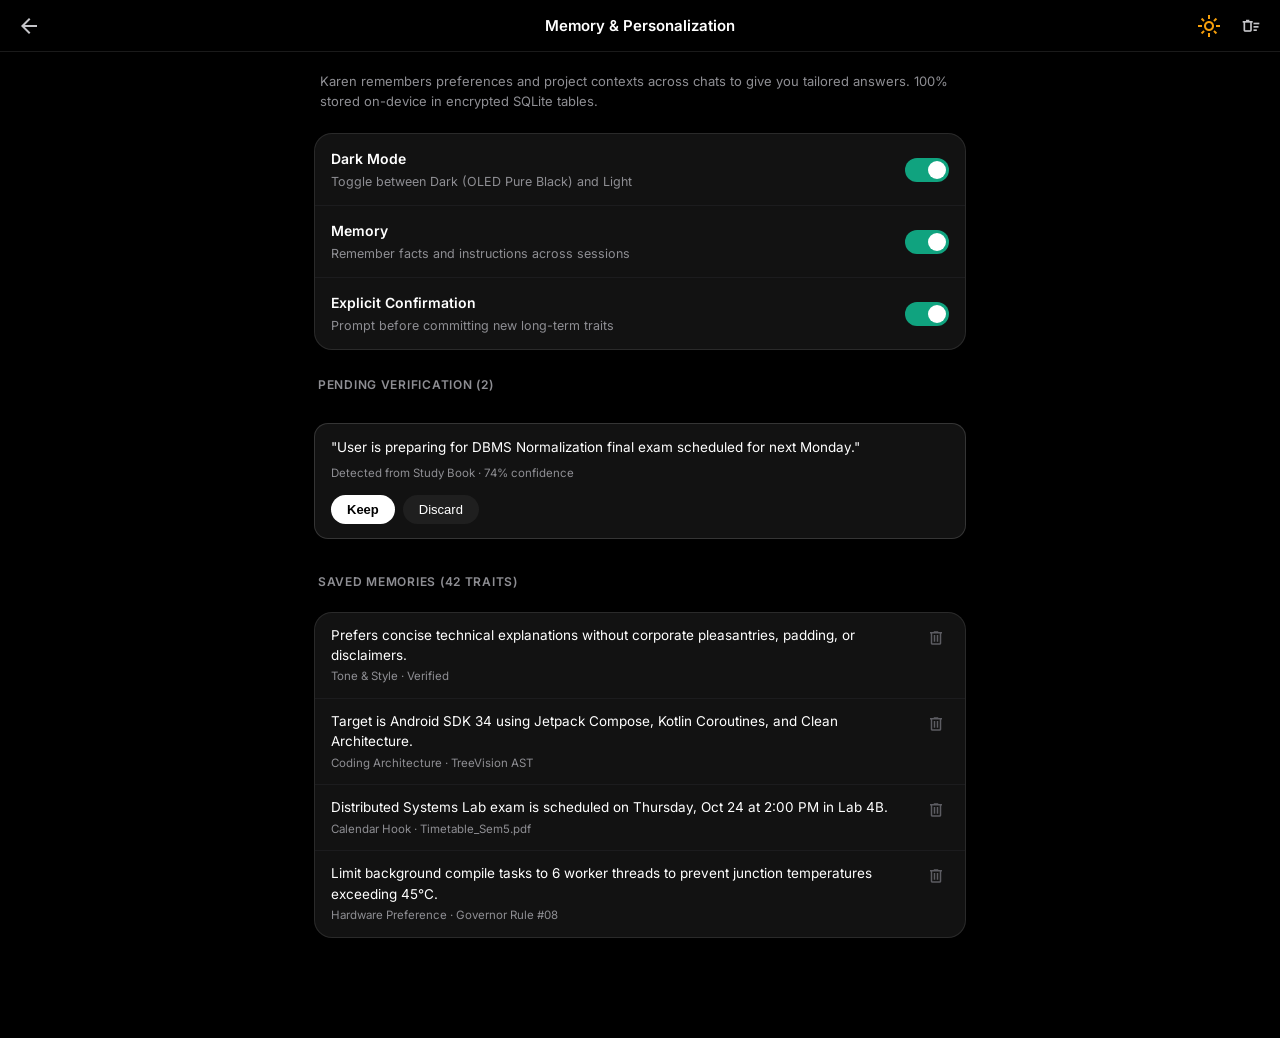
==== webapp/screens/memory.html @ 17088d19 "Karen: offline AI assistant (clean history, source only)" ====
<!DOCTYPE html>
<html lang="en">
<head>
<meta charset="utf-8">
<meta name="viewport" content="width=device-width,initial-scale=1,maximum-scale=1,user-scalable=no">
<title>Karen · Memory &amp; Personalization</title>
<link rel="stylesheet" href="chatgpt-theme.css">
<script src="theme.js"></script>
<script src="live.js"></script>
<style>
.memory-item {
  display: flex;
  align-items: flex-start;
  justify-content: space-between;
  padding: 12px 16px;
  border-bottom: 1px solid var(--border-divider);
  gap: 12px;
}
.memory-item:last-child {
  border-bottom: none;
}
.memory-text {
  font-size: 13.5px;
  line-height: 1.5;
  color: var(--text-primary);
}
.memory-meta {
  font-size: 11.5px;
  color: var(--text-muted);
  margin-top: 3px;
}
.delete-btn {
  background: transparent;
  border: none;
  color: var(--text-dim);
  cursor: pointer;
  padding: 4px;
  border-radius: 4px;
  display: flex;
  align-items: center;
  transition: color 0.15s ease;
}
.delete-btn:hover {
  color: var(--accent-red);
}
</style>
</head>
<body>

<header class="chatgpt-header">
  <div class="header-left">
    <button class="icon-btn" onclick="location.href='chat.html'" aria-label="Back">
      <span class="material-symbols-outlined">arrow_back</span>
    </button>
  </div>
  <div style="font-size:15px;font-weight:600">Memory &amp; Personalization</div>
  <div class="header-right">
    <button class="icon-btn" onclick="toggleTheme()" title="Toggle Dark / Light Mode">
      <span class="material-symbols-outlined theme-toggle-icon">light_mode</span>
    </button>
    <button class="icon-btn" onclick="clearAllMemories()" title="Clear all">
      <span class="material-symbols-outlined" style="font-size:20px">delete_sweep</span>
    </button>
  </div>
</header>

<div class="content-wrapper">

  <div style="padding:4px 6px;color:var(--text-muted);font-size:13px;line-height:1.5">
    Karen remembers preferences and project contexts across chats to give you tailored answers. 100% stored on-device in encrypted SQLite tables.
  </div>

  <!-- Main Toggles -->
  <div class="card-group">
    <div class="card-cell">
      <div class="cell-info">
        <span class="cell-title">Dark Mode</span>
        <span class="cell-subtitle">Toggle between Dark (OLED Pure Black) and Light</span>
      </div>
      <label class="switch">
        <input type="checkbox" class="theme-switch-input" checked onchange="toggleTheme()">
        <span class="slider"></span>
      </label>
    </div>
    <div class="card-cell">
      <div class="cell-info">
        <span class="cell-title">Memory</span>
        <span class="cell-subtitle">Remember facts and instructions across sessions</span>
      </div>
      <label class="switch">
        <input type="checkbox" checked id="memoryToggle">
        <span class="slider"></span>
      </label>
    </div>
    <div class="card-cell">
      <div class="cell-info">
        <span class="cell-title">Explicit Confirmation</span>
        <span class="cell-subtitle">Prompt before committing new long-term traits</span>
      </div>
      <label class="switch">
        <input type="checkbox" checked id="confirmToggle">
        <span class="slider"></span>
      </label>
    </div>
  </div>

  <!-- Pending Approvals -->
  <div class="section-label">Pending Verification (2)</div>
  <div class="action-card">
    <div class="action-card-subtitle" style="color:var(--text-primary);font-size:13.5px">
      "User is preparing for DBMS Normalization final exam scheduled for next Monday."
    </div>
    <div style="font-size:11.5px;color:var(--text-muted)">Detected from Study Book · 74% confidence</div>
    <div class="action-card-buttons">
      <button class="btn-primary" onclick="approvePending(this)">Keep</button>
      <button class="btn-secondary" onclick="this.closest('.action-card').remove()">Discard</button>
    </div>
  </div>

  <!-- Saved Memories List -->
  <div class="section-label">Saved Memories (42 traits)</div>
  <div class="card-group" id="memoryList">
    
    <div class="memory-item">
      <div>
        <div class="memory-text">Prefers concise technical explanations without corporate pleasantries, padding, or disclaimers.</div>
        <div class="memory-meta">Tone &amp; Style · Verified</div>
      </div>
      <button class="delete-btn" onclick="deleteMemory(this)" title="Delete trait">
        <span class="material-symbols-outlined" style="font-size:18px">delete</span>
      </button>
    </div>

    <div class="memory-item">
      <div>
        <div class="memory-text">Target is Android SDK 34 using Jetpack Compose, Kotlin Coroutines, and Clean Architecture.</div>
        <div class="memory-meta">Coding Architecture · TreeVision AST</div>
      </div>
      <button class="delete-btn" onclick="deleteMemory(this)" title="Delete trait">
        <span class="material-symbols-outlined" style="font-size:18px">delete</span>
      </button>
    </div>

    <div class="memory-item">
      <div>
        <div class="memory-text">Distributed Systems Lab exam is scheduled on Thursday, Oct 24 at 2:00 PM in Lab 4B.</div>
        <div class="memory-meta">Calendar Hook · Timetable_Sem5.pdf</div>
      </div>
      <button class="delete-btn" onclick="deleteMemory(this)" title="Delete trait">
        <span class="material-symbols-outlined" style="font-size:18px">delete</span>
      </button>
    </div>

    <div class="memory-item">
      <div>
        <div class="memory-text">Limit background compile tasks to 6 worker threads to prevent junction temperatures exceeding 45°C.</div>
        <div class="memory-meta">Hardware Preference · Governor Rule #08</div>
      </div>
      <button class="delete-btn" onclick="deleteMemory(this)" title="Delete trait">
        <span class="material-symbols-outlined" style="font-size:18px">delete</span>
      </button>
    </div>

  </div>

</div>

<script>
function deleteMemory(btn) {
  const item = btn.closest('.memory-item');
  item.style.opacity = '0';
  item.style.transform = 'translateX(20px)';
  item.style.transition = 'all 0.2s ease';
  setTimeout(() => item.remove(), 200);
}

function clearAllMemories() {
  if (confirm('Clear all stored memories? This cannot be undone.')) {
    document.getElementById('memoryList').innerHTML = '<div style="padding:16px;text-align:center;color:var(--text-muted);font-size:13px">No memories stored.</div>';
  }
}

function approvePending(btn) {
  const card = btn.closest('.action-card');
  card.innerHTML = '<div style="color:var(--accent-green);font-size:13px;display:flex;align-items:center;gap:6px"><span class="material-symbols-outlined">check_circle</span> Added to long-term memory</div>';
  setTimeout(() => card.remove(), 1500);
}
</script>

</body>
</html>
---- webapp/screens/chatgpt-theme.css ----
/* ChatGPT Mobile App Design System with Light, Charcoal & Pure OLED Themes */
@import url('https://fonts.googleapis.com/css2?family=Inter:wght@400;500;600;700&display=swap');
@import url('https://fonts.googleapis.com/css2?family=Material+Symbols+Outlined:opsz,wght,FILL,GRAD@20..48,100..700,0..1,-50..200');

/* Standard Charcoal Dark Mode (#212121) */
:root {
  --bg-app: #212121;
  --bg-header: rgba(33, 33, 33, 0.95);
  --bg-drawer: #171717;
  --bg-surface: #2f2f2f;
  --bg-surface-hover: #383838;
  --bg-surface-active: #404040;
  --bg-composer: #2f2f2f;
  --bg-user-bubble: #2f2f2f;
  --bg-code: #141414;
  --bg-code-header: #1e1e1e;
  
  --text-primary: #ececec;
  --text-secondary: #b4b4b4;
  --text-muted: #8e8ea0;
  --text-dim: #63636e;
  
  --border-subtle: rgba(255, 255, 255, 0.08);
  --border-card: rgba(255, 255, 255, 0.1);
  --border-divider: #2a2a2a;
  
  --shadow-dock: 0 4px 20px rgba(0, 0, 0, 0.4);
  
  --accent-green: #10a37f;
  --accent-green-hover: #1a7f64;
  --accent-blue: #38bdf8;
  --accent-red: #ef4444;
  --accent-purple: #ab68ff;
  
  --radius-full: 9999px;
  --radius-lg: 18px;
  --radius-md: 14px;
  --radius-sm: 8px;
  
  --font-sans: 'Inter', -apple-system, BlinkMacSystemFont, 'Segoe UI', Roboto, Helvetica, Arial, sans-serif;
  --font-mono: 'SF Mono', ui-monospace, Menlo, Monaco, Consolas, 'Liberation Mono', monospace;
}

/* Pure OLED Black Mode (#000000 True Pitch Black for AMOLED / OLED mobile screens) */
[data-theme="oled"], html.oled, body.oled, [data-theme="dark"] {
  --bg-app: #000000;
  --bg-header: rgba(0, 0, 0, 0.92);
  --bg-drawer: #000000;
  --bg-surface: #121212;
  --bg-surface-hover: #1c1c1c;
  --bg-surface-active: #262626;
  --bg-composer: #121212;
  --bg-user-bubble: #1c1c1e;
  --bg-code: #080808;
  --bg-code-header: #141414;
  
  --text-primary: #ffffff;
  --text-secondary: #c4c4c8;
  --text-muted: #8e8e93;
  --text-dim: #5c5c62;
  
  --border-subtle: rgba(255, 255, 255, 0.1);
  --border-card: rgba(255, 255, 255, 0.15);
  --border-divider: #1c1c1e;
  
  --shadow-dock: 0 4px 24px rgba(0, 0, 0, 0.8), 0 0 0 1px rgba(255, 255, 255, 0.08);
}

/* ChatGPT Signature Light Mode (#FFFFFF Clean Minimalist) */
[data-theme="light"], html.light, body.light {
  --bg-app: #ffffff;
  --bg-header: rgba(255, 255, 255, 0.94);
  --bg-drawer: #f9f9f9;
  --bg-surface: #f4f4f4;
  --bg-surface-hover: #eaeaea;
  --bg-surface-active: #dfdfdf;
  --bg-composer: #f4f4f4;
  --bg-user-bubble: #e9e9eb;
  --bg-code: #f6f8fa;
  --bg-code-header: #eaeef2;
  
  --text-primary: #0d0d0d;
  --text-secondary: #4a4a4f;
  --text-muted: #6e6e73;
  --text-dim: #99999f;
  
  --border-subtle: rgba(0, 0, 0, 0.08);
  --border-card: rgba(0, 0, 0, 0.09);
  --border-divider: #e5e5ea;
  
  --shadow-dock: 0 4px 20px rgba(0, 0, 0, 0.08), 0 0 0 1px rgba(0, 0, 0, 0.06);
}

* {
  box-sizing: border-box;
  -webkit-tap-highlight-color: transparent;
}

body {
  margin: 0;
  padding: 0;
  background-color: var(--bg-app);
  color: var(--text-primary);
  font-family: var(--font-sans);
  font-size: 15px;
  line-height: 1.55;
  -webkit-font-smoothing: antialiased;
  -moz-osx-font-smoothing: grayscale;
  overflow-x: hidden;
  min-height: 100vh;
  transition: background-color 0.2s ease, color 0.2s ease;
}

/* Material Symbols alignment */
.material-symbols-outlined {
  font-variation-settings: 'FILL' 0, 'wght' 400, 'GRAD' 0, 'opsz' 24;
  vertical-align: middle;
  line-height: 1;
}

/* Top App Bar */
.chatgpt-header {
  position: sticky;
  top: 0;
  z-index: 40;
  height: 52px;
  background: var(--bg-header);
  backdrop-filter: blur(14px);
  -webkit-backdrop-filter: blur(14px);
  display: grid;
  grid-template-columns: 1fr auto 1fr;
  align-items: center;
  padding: 0 10px;
  border-bottom: 1px solid var(--border-subtle);
  transition: background 0.2s ease, border-color 0.2s ease;
}

.chatgpt-header .header-left {
  display: flex;
  align-items: center;
  justify-content: flex-start;
  gap: 4px;
}

.chatgpt-header .header-center {
  display: flex;
  align-items: center;
  justify-content: center;
}

.chatgpt-header .header-right {
  display: flex;
  align-items: center;
  justify-content: flex-end;
  gap: 4px;
}

.icon-btn {
  background: transparent;
  border: none;
  color: var(--text-secondary);
  width: 38px;
  height: 38px;
  border-radius: 50%;
  display: flex;
  align-items: center;
  justify-content: center;
  cursor: pointer;
  transition: background 0.15s ease, color 0.15s ease, transform 0.1s ease;
  padding: 0;
}

.icon-btn:hover {
  background: var(--bg-surface-hover);
  color: var(--text-primary);
}

.icon-btn:active {
  transform: scale(0.94);
}

/* Model Selector Pill */
.model-selector-pill {
  background: var(--bg-surface);
  border: 1px solid var(--border-subtle);
  color: var(--text-primary);
  border-radius: var(--radius-full);
  padding: 6px 14px;
  font-size: 13.5px;
  font-weight: 600;
  display: flex;
  align-items: center;
  gap: 6px;
  cursor: pointer;
  transition: all 0.15s ease;
  user-select: none;
}

.model-selector-pill:hover {
  background: var(--bg-surface-hover);
}

.model-selector-pill .chevron {
  font-size: 18px;
  color: var(--text-muted);
  transition: transform 0.2s ease;
}

.model-selector-pill.open .chevron {
  transform: rotate(180deg);
}

/* Slide-out Sidebar Drawer */
.drawer-backdrop {
  position: fixed;
  inset: 0;
  background: rgba(0, 0, 0, 0.65);
  backdrop-filter: blur(4px);
  z-index: 100;
  opacity: 0;
  pointer-events: none;
  transition: opacity 0.25s ease;
}

.drawer-backdrop.active {
  opacity: 1;
  pointer-events: auto;
}

.chatgpt-drawer {
  position: fixed;
  top: 0;
  left: 0;
  bottom: 0;
  width: min(320px, 84vw);
  background: var(--bg-drawer);
  z-index: 101;
  transform: translateX(-100%);
  transition: transform 0.28s cubic-bezier(0.16, 1, 0.3, 1), background 0.2s ease;
  display: flex;
  flex-direction: column;
  box-shadow: 4px 0 24px rgba(0, 0, 0, 0.25);
  border-right: 1px solid var(--border-subtle);
}

.chatgpt-drawer.active {
  transform: translateX(0);
}

.drawer-header {
  padding: 16px 14px 12px;
  display: flex;
  flex-direction: column;
  gap: 12px;
  border-bottom: 1px solid var(--border-subtle);
}

.drawer-top-row {
  display: flex;
  justify-content: space-between;
  align-items: center;
}

.drawer-top-row .brand-title {
  font-size: 16px;
  font-weight: 700;
  letter-spacing: -0.01em;
  display: flex;
  align-items: center;
  gap: 8px;
}

.drawer-search {
  display: flex;
  align-items: center;
  background: var(--bg-surface);
  border-radius: var(--radius-full);
  padding: 8px 14px;
  gap: 8px;
  color: var(--text-muted);
}

.drawer-search input {
  background: transparent;
  border: none;
  outline: none;
  color: var(--text-primary);
  font-size: 13.5px;
  width: 100%;
}

.drawer-search input::placeholder {
  color: var(--text-muted);
}

.new-chat-btn {
  display: flex;
  align-items: center;
  gap: 10px;
  background: transparent;
  border: 1px dashed var(--border-card);
  color: var(--text-primary);
  border-radius: var(--radius-full);
  padding: 9px 16px;
  font-size: 13.5px;
  font-weight: 500;
  cursor: pointer;
  transition: background 0.15s ease, border-color 0.15s ease;
  width: 100%;
  justify-content: center;
}

.new-chat-btn:hover {
  background: var(--bg-surface);
  border-color: var(--accent-green);
}

.drawer-content {
  flex: 1;
  overflow-y: auto;
  padding: 12px 8px;
  display: flex;
  flex-direction: column;
  gap: 18px;
}

.drawer-section-title {
  font-size: 11px;
  font-weight: 600;
  text-transform: uppercase;
  letter-spacing: 0.06em;
  color: var(--text-muted);
  padding: 0 10px;
  margin-bottom: 4px;
}

.drawer-nav-item {
  display: flex;
  align-items: center;
  gap: 12px;
  padding: 9px 12px;
  color: var(--text-secondary);
  text-decoration: none;
  border-radius: var(--radius-sm);
  font-size: 13.5px;
  font-weight: 500;
  transition: background 0.15s ease, color 0.15s ease;
  cursor: pointer;
}

.drawer-nav-item:hover {
  background: var(--bg-surface);
  color: var(--text-primary);
}

.drawer-nav-item.active {
  background: var(--bg-surface);
  color: var(--text-primary);
  font-weight: 600;
}

.drawer-nav-item .material-symbols-outlined {
  font-size: 20px;
  color: var(--text-muted);
}

.drawer-nav-item.active .material-symbols-outlined {
  color: var(--accent-green);
}

/* Drawer Theme Box */
.drawer-theme-box {
  background: var(--bg-surface);
  border-radius: var(--radius-md);
  padding: 10px 12px;
  margin: 0 4px;
  display: flex;
  align-items: center;
  justify-content: space-between;
  border: 1px solid var(--border-subtle);
}

.drawer-theme-meta {
  display: flex;
  flex-direction: column;
  gap: 2px;
}

.drawer-theme-title {
  font-size: 13px;
  font-weight: 600;
  color: var(--text-primary);
  display: flex;
  align-items: center;
  gap: 6px;
}

.drawer-theme-sub {
  font-size: 11px;
  color: var(--text-muted);
}

.drawer-footer {
  padding: 12px 14px;
  border-top: 1px solid var(--border-subtle);
  display: flex;
  align-items: center;
  justify-content: space-between;
  background: var(--bg-drawer);
}

.user-profile-pill {
  display: flex;
  align-items: center;
  gap: 10px;
  cursor: pointer;
  padding: 4px 6px;
  border-radius: var(--radius-sm);
  transition: background 0.15s ease;
  flex: 1;
}

.user-profile-pill:hover {
  background: var(--bg-surface);
}

.user-avatar {
  width: 32px;
  height: 32px;
  border-radius: 50%;
  background: #10a37f;
  color: #fff;
  font-weight: 700;
  font-size: 13px;
  display: flex;
  align-items: center;
  justify-content: center;
}

.user-meta {
  display: flex;
  flex-direction: column;
}

.user-name {
  font-size: 13px;
  font-weight: 600;
  color: var(--text-primary);
}

.user-plan {
  font-size: 11px;
  color: var(--text-muted);
}

/* Chat Message Canvas */
.chat-container {
  max-width: 680px;
  margin: 0 auto;
  padding: 16px 14px 85px;
  display: flex;
  flex-direction: column;
  gap: 20px;
}

/* User Message Bubble */
.chat-message-user {
  align-self: flex-end;
  max-width: 82%;
  background: var(--bg-user-bubble);
  color: var(--text-primary);
  padding: 10px 16px;
  border-radius: 20px 20px 4px 20px;
  font-size: 14.5px;
  line-height: 1.5;
  word-break: break-word;
  box-shadow: 0 1px 3px rgba(0, 0, 0, 0.05);
  transition: background 0.2s ease, color 0.2s ease;
}

/* Assistant Message Typography Flow */
.chat-message-assistant {
  align-self: flex-start;
  width: 100%;
  display: flex;
  flex-direction: column;
  gap: 12px;
}

.assistant-avatar-badge {
  display: flex;
  align-items: center;
  gap: 8px;
  margin-bottom: 2px;
}

.karen-spark-logo {
  width: 22px;
  height: 22px;
  border-radius: 50%;
  display: flex;
  align-items: center;
  justify-content: center;
  background: transparent;
  color: var(--accent-green);
}

.assistant-name {
  font-size: 13px;
  font-weight: 600;
  color: var(--text-secondary);
}

.assistant-content {
  font-size: 15px;
  line-height: 1.62;
  color: var(--text-primary);
}

.assistant-content p {
  margin: 0 0 12px 0;
}

.assistant-content p:last-child {
  margin-bottom: 0;
}

/* Reasoning / Thought Accordion (ChatGPT o1/o3 style) */
.thought-box {
  background: rgba(125, 125, 125, 0.06);
  border: 1px solid var(--border-subtle);
  border-radius: var(--radius-md);
  overflow: hidden;
  margin: 6px 0;
  font-size: 13px;
}

.thought-header {
  padding: 8px 12px;
  display: flex;
  align-items: center;
  gap: 8px;
  color: var(--text-muted);
  cursor: pointer;
  user-select: none;
  font-weight: 500;
  transition: background 0.15s ease, color 0.15s ease;
}

.thought-header:hover {
  background: rgba(125, 125, 125, 0.1);
  color: var(--text-secondary);
}

.thought-dot {
  width: 8px;
  height: 8px;
  border-radius: 50%;
  background: var(--accent-green);
  box-shadow: 0 0 8px rgba(16, 163, 127, 0.6);
  animation: pulse-dot 2s infinite ease-in-out;
}

@keyframes pulse-dot {
  0%, 100% { opacity: 0.5; transform: scale(0.9); }
  50% { opacity: 1; transform: scale(1.1); }
}

.thought-body {
  padding: 8px 14px 12px;
  color: var(--text-muted);
  line-height: 1.5;
  border-top: 1px solid var(--border-subtle);
  font-size: 12.5px;
  display: none;
}

.thought-box.open .thought-body {
  display: block;
}

.thought-box.open .thought-chevron {
  transform: rotate(180deg);
}

.thought-chevron {
  margin-left: auto;
  font-size: 18px;
  transition: transform 0.2s ease;
}

/* Tool execution chip */
.tool-pill {
  display: inline-flex;
  align-items: center;
  gap: 6px;
  background: rgba(125, 125, 125, 0.08);
  border: 1px solid var(--border-subtle);
  border-radius: var(--radius-full);
  padding: 5px 12px;
  font-size: 12.5px;
  color: var(--text-secondary);
  font-family: var(--font-mono);
  margin: 4px 0;
}

.tool-pill b {
  color: var(--accent-green);
  font-weight: 600;
}

/* Code Snippet Box (ChatGPT signature style) */
.code-container {
  background: var(--bg-code);
  border: 1px solid var(--border-subtle);
  border-radius: var(--radius-md);
  overflow: hidden;
  margin: 12px 0;
  font-family: var(--font-mono);
  font-size: 12.5px;
}

.code-header {
  background: var(--bg-code-header);
  padding: 6px 12px;
  display: flex;
  justify-content: space-between;
  align-items: center;
  color: var(--text-muted);
  font-size: 11.5px;
  text-transform: lowercase;
}

.copy-code-btn {
  background: transparent;
  border: none;
  color: var(--text-muted);
  display: flex;
  align-items: center;
  gap: 4px;
  font-size: 11.5px;
  cursor: pointer;
  padding: 4px 6px;
  border-radius: 4px;
  font-family: var(--font-sans);
}

.copy-code-btn:hover {
  color: var(--text-primary);
  background: var(--bg-surface);
}

.code-container pre {
  margin: 0;
  padding: 12px 14px;
  overflow-x: auto;
  color: var(--text-primary);
  line-height: 1.5;
}

/* Interactive Action / Confirmation Card */
.action-card {
  background: var(--bg-surface);
  border: 1px solid var(--border-card);
  border-radius: var(--radius-md);
  padding: 14px 16px;
  margin: 8px 0;
  display: flex;
  flex-direction: column;
  gap: 8px;
  transition: background 0.2s ease, border-color 0.2s ease;
}

.action-card-title {
  font-size: 14px;
  font-weight: 600;
  color: var(--text-primary);
  display: flex;
  align-items: center;
  gap: 8px;
}

.action-card-subtitle {
  font-size: 12.5px;
  color: var(--text-muted);
  line-height: 1.45;
}

.action-card-buttons {
  display: flex;
  gap: 8px;
  margin-top: 4px;
}

.btn-primary {
  background: var(--text-primary);
  color: var(--bg-app);
  border: none;
  border-radius: var(--radius-full);
  padding: 7px 16px;
  font-size: 13px;
  font-weight: 600;
  cursor: pointer;
  transition: opacity 0.15s ease;
}

.btn-primary:hover {
  opacity: 0.9;
}

.btn-secondary {
  background: rgba(125, 125, 125, 0.12);
  color: var(--text-primary);
  border: none;
  border-radius: var(--radius-full);
  padding: 7px 16px;
  font-size: 13px;
  font-weight: 500;
  cursor: pointer;
  transition: background 0.15s ease;
}

.btn-secondary:hover {
  background: rgba(125, 125, 125, 0.2);
}

/* Assistant Message Bottom Action Row (Copy, Thumbs, Speaker, Share) */
.msg-actions {
  display: flex;
  align-items: center;
  gap: 4px;
  margin-top: 4px;
}

.msg-action-btn {
  background: transparent;
  border: none;
  color: var(--text-dim);
  width: 28px;
  height: 28px;
  border-radius: 6px;
  display: flex;
  align-items: center;
  justify-content: center;
  cursor: pointer;
  transition: color 0.15s ease, background 0.15s ease;
}

.msg-action-btn:hover {
  color: var(--text-secondary);
  background: var(--bg-surface);
}

.msg-action-btn .material-symbols-outlined {
  font-size: 17px;
}

/* Bottom Floating Composer (Signature ChatGPT Mobile) */
.composer-dock {
  position: fixed;
  bottom: 0;
  left: 0;
  right: 0;
  padding: 0 12px 14px;
  background: linear-gradient(to top, var(--bg-app) 70%, transparent);
  z-index: 30;
  pointer-events: none;
  transition: background 0.2s ease;
}

.composer-dock-inner {
  pointer-events: auto;
  max-width: 680px;
  margin: 0 auto;
  background: var(--bg-composer);
  border: 1px solid var(--border-subtle);
  border-radius: var(--radius-full);
  display: flex;
  align-items: center;
  padding: 6px 8px 6px 12px;
  gap: 8px;
  box-shadow: var(--shadow-dock);
  transition: background 0.2s ease, border-color 0.2s ease;
}

.composer-attach-btn {
  width: 32px;
  height: 32px;
  border-radius: 50%;
  background: rgba(125, 125, 125, 0.14);
  border: none;
  color: var(--text-secondary);
  display: flex;
  align-items: center;
  justify-content: center;
  cursor: pointer;
  flex-shrink: 0;
  transition: background 0.15s ease, color 0.15s ease;
}

.composer-attach-btn:hover {
  background: rgba(125, 125, 125, 0.24);
  color: var(--text-primary);
}

.composer-input {
  flex: 1;
  min-width: 0;
  background: transparent;
  border: none;
  outline: none;
  color: var(--text-primary);
  font-family: var(--font-sans);
  font-size: 16px;
  padding: 7px 4px;
}

.composer-input::placeholder {
  color: var(--text-muted);
}

.composer-actions {
  display: flex;
  align-items: center;
  gap: 4px;
}

/* Headphone / Voice button (ChatGPT Mobile Voice) */
.composer-voice-btn {
  width: 34px;
  height: 34px;
  border-radius: 50%;
  background: transparent;
  border: none;
  color: var(--text-secondary);
  display: flex;
  align-items: center;
  justify-content: center;
  cursor: pointer;
  transition: background 0.15s ease, color 0.15s ease;
}

.composer-voice-btn:hover {
  background: rgba(125, 125, 125, 0.14);
  color: var(--text-primary);
}

/* Filled Send Button */
.composer-send-btn {
  width: 34px;
  height: 34px;
  border-radius: 50%;
  background: var(--text-primary);
  border: none;
  color: var(--bg-app);
  display: flex;
  align-items: center;
  justify-content: center;
  cursor: pointer;
  font-weight: 700;
  transition: transform 0.15s ease, opacity 0.15s ease;
}

.composer-send-btn:hover {
  opacity: 0.9;
}

.composer-send-btn:active {
  transform: scale(0.92);
}

/* Bottom Sheet Modal (Model Selector & Actions) */
.sheet-backdrop {
  position: fixed;
  inset: 0;
  background: rgba(0, 0, 0, 0.55);
  backdrop-filter: blur(6px);
  z-index: 120;
  opacity: 0;
  pointer-events: none;
  transition: opacity 0.22s ease;
}

.sheet-backdrop.active {
  opacity: 1;
  pointer-events: auto;
}

.bottom-sheet {
  position: fixed;
  left: 0;
  right: 0;
  bottom: 0;
  max-width: 600px;
  max-height: 85vh;
  overflow-y: auto;
  margin: 0 auto;
  background: var(--bg-surface);
  border-radius: 24px 24px 0 0;
  z-index: 121;
  padding: 12px 18px 28px;
  transform: translateY(100%);
  transition: transform 0.28s cubic-bezier(0.16, 1, 0.3, 1), background 0.2s ease;
  display: flex;
  flex-direction: column;
  gap: 16px;
  border-top: 1px solid var(--border-subtle);
  box-shadow: 0 -4px 24px rgba(0, 0, 0, 0.2);
}

.bottom-sheet.active {
  transform: translateY(0);
}

.sheet-handle {
  width: 38px;
  height: 4px;
  background: rgba(125, 125, 125, 0.3);
  border-radius: 2px;
  margin: 0 auto 6px;
}

.sheet-title {
  font-size: 16px;
  font-weight: 700;
  color: var(--text-primary);
}

.sheet-options-list {
  display: flex;
  flex-direction: column;
  gap: 8px;
}

.sheet-option-item {
  display: flex;
  align-items: center;
  justify-content: space-between;
  padding: 12px 14px;
  background: rgba(125, 125, 125, 0.05);
  border: 1px solid var(--border-subtle);
  border-radius: var(--radius-md);
  cursor: pointer;
  transition: background 0.15s ease;
}

.sheet-option-item:hover {
  background: rgba(125, 125, 125, 0.1);
}

.sheet-option-item.selected {
  border-color: var(--accent-green);
  background: rgba(16, 163, 127, 0.08);
}

.sheet-option-left {
  display: flex;
  flex-direction: column;
  gap: 2px;
}

.sheet-option-name {
  font-size: 14px;
  font-weight: 600;
  color: var(--text-primary);
}

.sheet-option-desc {
  font-size: 12px;
  color: var(--text-muted);
}

/* Minimalist Card & List Components (for Home, Files, Memory, Settings) */
.content-wrapper {
  max-width: 680px;
  margin: 0 auto;
  padding: 16px 14px 100px;
  display: flex;
  flex-direction: column;
  gap: 18px;
}

.section-label {
  font-size: 12px;
  font-weight: 600;
  text-transform: uppercase;
  letter-spacing: 0.06em;
  color: var(--text-muted);
  margin: 8px 4px 2px;
}

.card-group {
  background: var(--bg-surface);
  border-radius: var(--radius-lg);
  border: 1px solid var(--border-subtle);
  overflow: hidden;
  display: flex;
  flex-direction: column;
  transition: background 0.2s ease, border-color 0.2s ease;
}

.card-cell {
  padding: 14px 16px;
  display: flex;
  align-items: center;
  justify-content: space-between;
  gap: 12px;
  border-bottom: 1px solid var(--border-divider);
  transition: background 0.15s ease;
  text-decoration: none;
  color: inherit;
}

.card-cell:last-child {
  border-bottom: none;
}

.card-cell:hover {
  background: var(--bg-surface-hover);
}

.cell-info {
  display: flex;
  flex-direction: column;
  gap: 2px;
}

.cell-title {
  font-size: 14px;
  font-weight: 600;
  color: var(--text-primary);
}

.cell-subtitle {
  font-size: 12.5px;
  color: var(--text-muted);
}

.cell-value {
  font-size: 13px;
  color: var(--text-secondary);
  font-family: var(--font-mono);
}

/* Toggle Switch (ChatGPT / iOS minimalist style) */
.switch {
  position: relative;
  display: inline-block;
  width: 44px;
  height: 24px;
  flex-shrink: 0;
}

.switch input {
  opacity: 0;
  width: 0;
  height: 0;
}

.slider {
  position: absolute;
  cursor: pointer;
  top: 0; left: 0; right: 0; bottom: 0;
  background-color: #8e8e93;
  transition: 0.25s ease;
  border-radius: 24px;
}

.slider:before {
  position: absolute;
  content: "";
  height: 18px;
  width: 18px;
  left: 3px;
  bottom: 3px;
  background-color: white;
  transition: 0.25s ease;
  border-radius: 50%;
}

input:checked + .slider {
  background-color: var(--accent-green);
}

input:checked + .slider:before {
  transform: translateX(20px);
}

/* Minimalist Chip / Pill */
.tag-pill {
  font-size: 11px;
  font-weight: 600;
  padding: 3px 8px;
  border-radius: var(--radius-full);
  background: rgba(125, 125, 125, 0.12);
  color: var(--text-secondary);
  display: inline-flex;
  align-items: center;
  gap: 4px;
}

.tag-pill.green {
  background: rgba(16, 163, 127, 0.15);
  color: var(--accent-green);
}

.tag-pill.blue {
  background: rgba(56, 189, 248, 0.15);
  color: var(--accent-blue);
}

/* Light Mode Specific Overrides */
[data-theme="light"] .action-card {
  background: #ffffff;
  border-color: rgba(0, 0, 0, 0.08);
  box-shadow: 0 1px 3px rgba(0, 0, 0, 0.04);
}

[data-theme="light"] .card-group {
  background: #ffffff;
  border-color: rgba(0, 0, 0, 0.08);
  box-shadow: 0 1px 3px rgba(0, 0, 0, 0.04);
}

[data-theme="light"] .code-container pre code {
  color: #1f2328;
}

[data-theme="light"] .drawer-theme-box {
  background: #ffffff;
}

[data-theme="light"] .slider {
  background-color: #d1d1d6;
}

/* Responsive adjustments */
@media (max-width: 480px) {
  body {
    font-size: 14px;
  }
  .chat-container {
    padding: 12px 10px 130px;
  }
  .chat-message-user {
    max-width: 88%;
  }
}
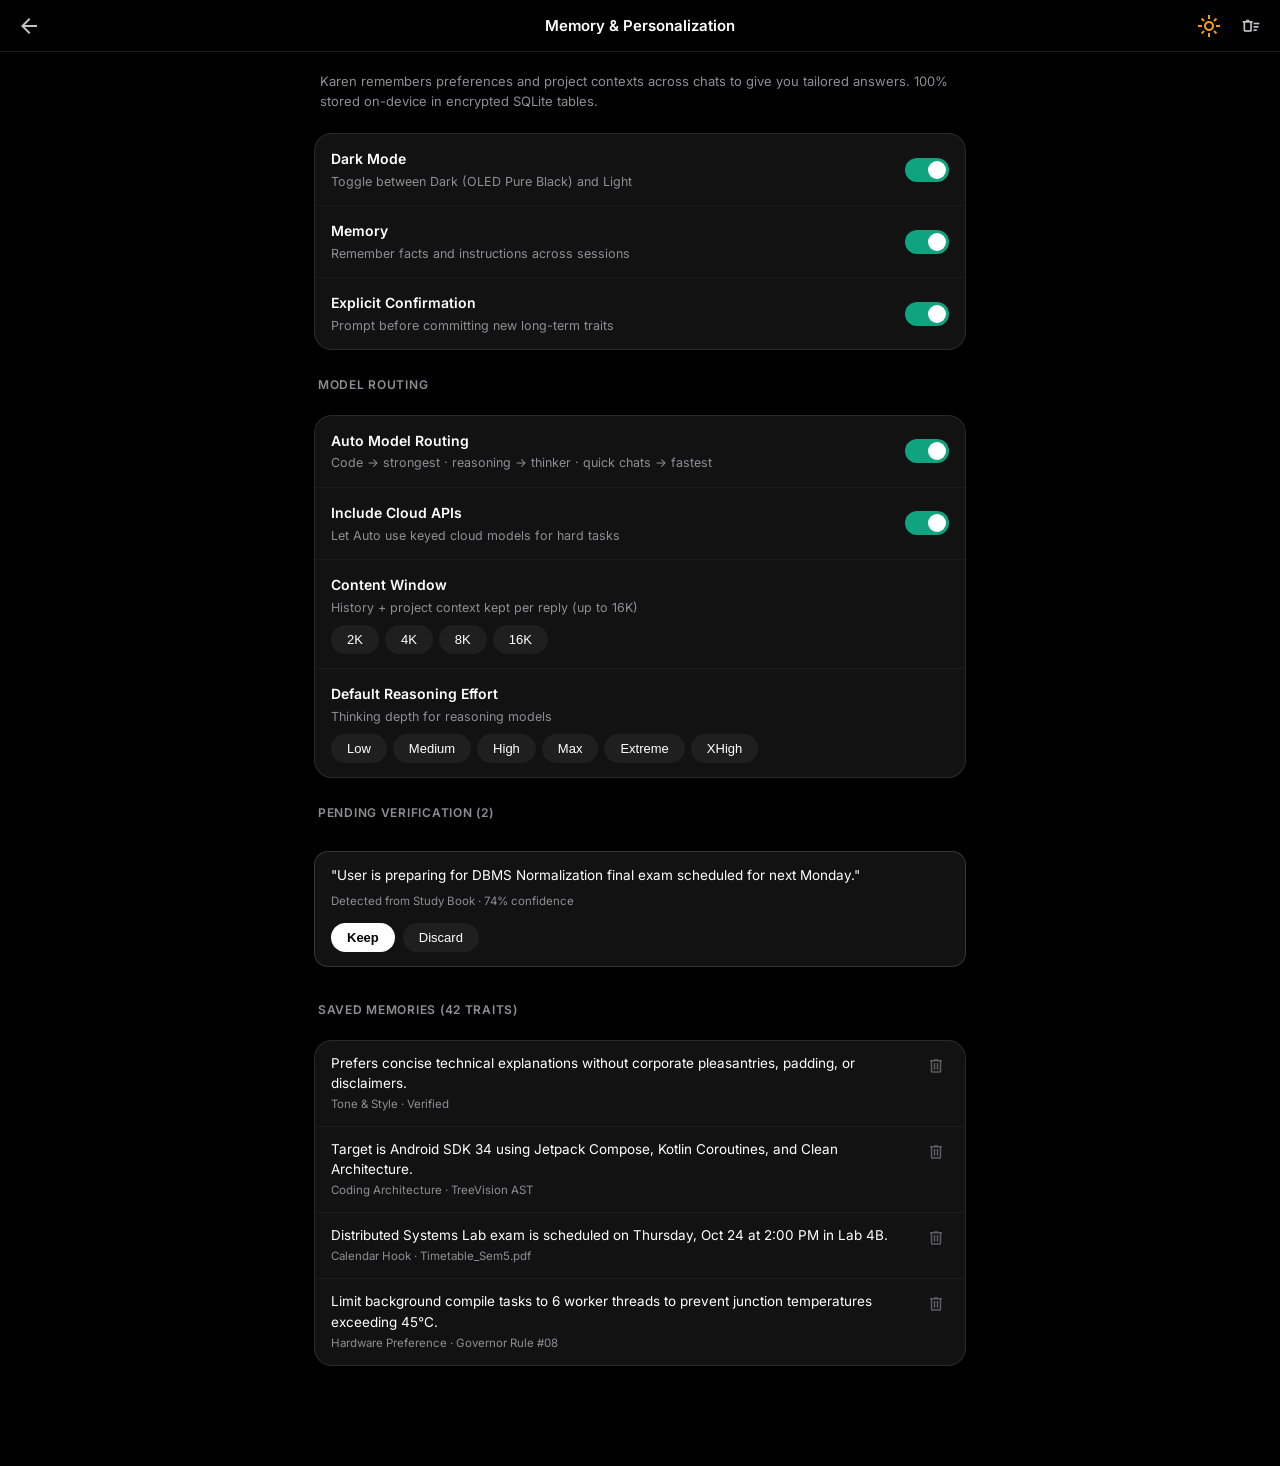
==== commit 7ae270ff: "Add tool routing/validation and UI polish Introduce tool routing and validation (ToolRouter.kt) and " ====
--- a/webapp/screens/memory.html
+++ b/webapp/screens/memory.html
@@ -104,6 +104,57 @@
     </div>
   </div>
 
+  <!-- Model Routing & Content Window (mirrors Settings → Performance) -->
+  <div class="section-label">Model Routing</div>
+  <div class="card-group">
+    <div class="card-cell">
+      <div class="cell-info">
+        <span class="cell-title">Auto Model Routing</span>
+        <span class="cell-subtitle">Code → strongest · reasoning → thinker · quick chats → fastest</span>
+      </div>
+      <label class="switch">
+        <input type="checkbox" checked onchange="showToast(this.checked ? 'Auto routing on' : 'Auto routing off')">
+        <span class="slider"></span>
+      </label>
+    </div>
+    <div class="card-cell">
+      <div class="cell-info">
+        <span class="cell-title">Include Cloud APIs</span>
+        <span class="cell-subtitle">Let Auto use keyed cloud models for hard tasks</span>
+      </div>
+      <label class="switch">
+        <input type="checkbox" checked onchange="showToast(this.checked ? 'Cloud included in routing' : 'On-device only')">
+        <span class="slider"></span>
+      </label>
+    </div>
+    <div class="card-cell" style="display:block">
+      <div class="cell-info" style="margin-bottom:8px">
+        <span class="cell-title">Content Window</span>
+        <span class="cell-subtitle">History + project context kept per reply (up to 16K)</span>
+      </div>
+      <div style="display:flex;gap:6px" id="windowRow">
+        <button class="btn-secondary chip" onclick="pickChip('windowRow', this)">2K</button>
+        <button class="btn-secondary chip" onclick="pickChip('windowRow', this)">4K</button>
+        <button class="btn-secondary chip" onclick="pickChip('windowRow', this)">8K</button>
+        <button class="btn-secondary chip" onclick="pickChip('windowRow', this)">16K</button>
+      </div>
+    </div>
+    <div class="card-cell" style="display:block">
+      <div class="cell-info" style="margin-bottom:8px">
+        <span class="cell-title">Default Reasoning Effort</span>
+        <span class="cell-subtitle">Thinking depth for reasoning models</span>
+      </div>
+      <div style="display:flex;gap:6px;flex-wrap:wrap" id="effortRow">
+        <button class="btn-secondary chip" onclick="pickChip('effortRow', this)">Low</button>
+        <button class="btn-secondary chip" onclick="pickChip('effortRow', this)">Medium</button>
+        <button class="btn-secondary chip" onclick="pickChip('effortRow', this)">High</button>
+        <button class="btn-secondary chip" onclick="pickChip('effortRow', this)">Max</button>
+        <button class="btn-secondary chip" onclick="pickChip('effortRow', this)">Extreme</button>
+        <button class="btn-secondary chip" onclick="pickChip('effortRow', this)">XHigh</button>
+      </div>
+    </div>
+  </div>
+
   <!-- Pending Approvals -->
   <div class="section-label">Pending Verification (2)</div>
   <div class="action-card">
@@ -166,6 +217,30 @@
 </div>
 
 <script>
+function showToast(msg) {
+  let t = document.getElementById('memToast');
+  if (!t) {
+    t = document.createElement('div');
+    t.id = 'memToast';
+    t.style.cssText = 'position:fixed;bottom:80px;left:50%;transform:translateX(-50%);background:rgba(47,47,47,0.95);color:#fff;padding:8px 18px;border-radius:9999px;font-size:13px;z-index:200;transition:opacity 0.2s;';
+    document.body.appendChild(t);
+  }
+  t.innerText = msg;
+  t.style.opacity = '1';
+  clearTimeout(t._h);
+  t._h = setTimeout(() => t.style.opacity = '0', 2000);
+}
+
+function pickChip(rowId, btn) {
+  document.querySelectorAll('#' + rowId + ' .chip').forEach(b => {
+    b.style.borderColor = '';
+    b.style.color = '';
+  });
+  btn.style.borderColor = 'var(--accent-green)';
+  btn.style.color = 'var(--accent-green)';
+  showToast(btn.innerText + ' selected');
+}
+
 function deleteMemory(btn) {
   const item = btn.closest('.memory-item');
   item.style.opacity = '0';
